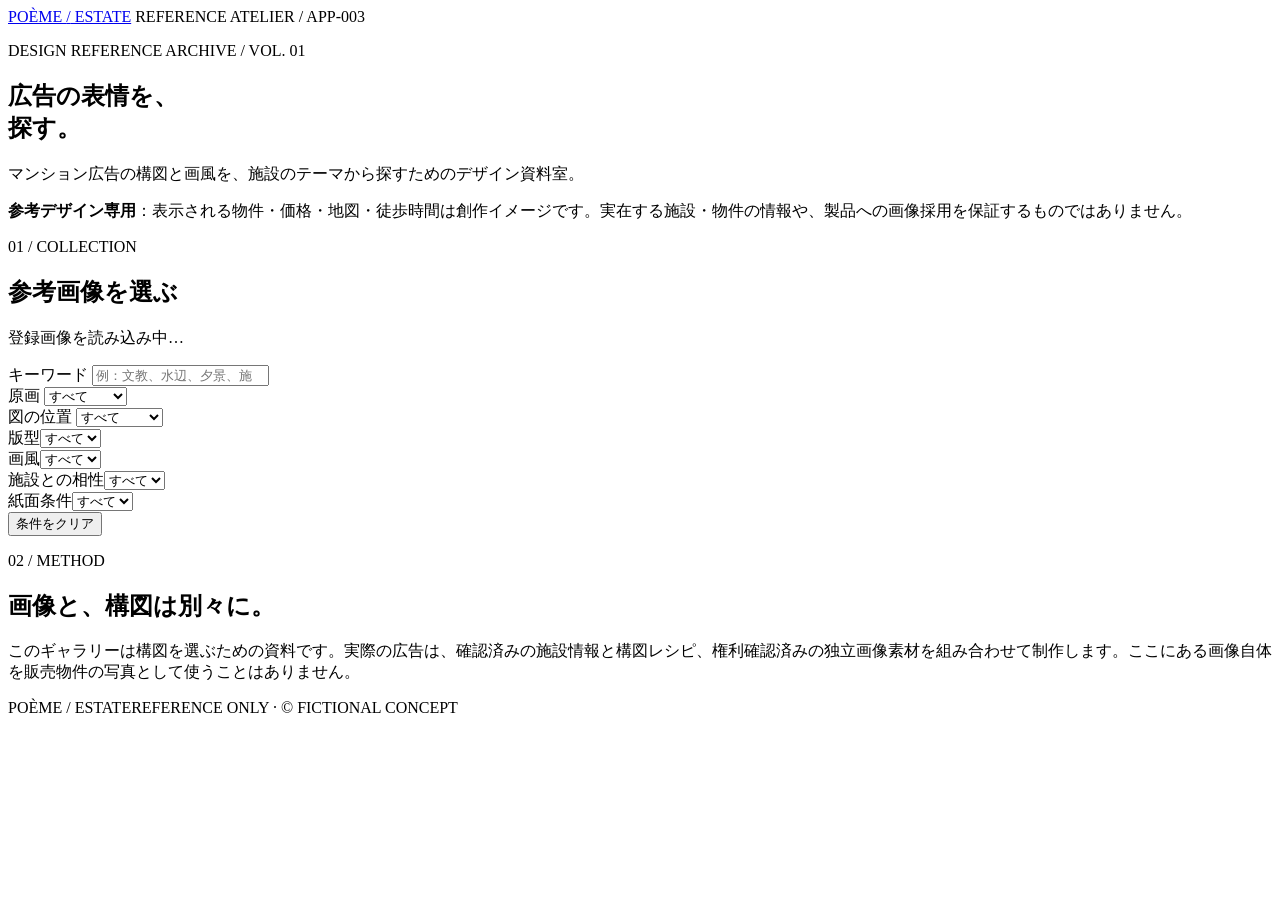
==== tools/reference-gallery/index.html @ 9766a900 "feat(ref-gallery): accessible mobile-first static reference browser shell" ====
<!doctype html>
<html lang="ja">
<head>
  <meta charset="utf-8">
  <meta name="viewport" content="width=device-width, initial-scale=1, viewport-fit=cover">
  <meta name="color-scheme" content="light">
  <meta name="description" content="POÈME / ESTATE 参考広告デザインの検索・比較用ギャラリー。実在の物件広告ではありません。">
  <title>REFERENCE ATELIER | POÈME / ESTATE</title>
  <link rel="stylesheet" href="./gallery.css">
  <script defer src="../../src/reference-gallery/gallery-model.js"></script>
  <script defer src="./gallery.js"></script>
</head>
<body>
  <div class="app-shell">
    <header class="masthead">
      <a class="wordmark" href="../../index.html" aria-label="POÈME / ESTATE アプリへ">POÈME <span>/</span> ESTATE</a>
      <span class="masthead-meta">REFERENCE ATELIER <span aria-hidden="true">/</span> APP-003</span>
    </header>
    <main id="main" class="main-content">
      <section class="intro" aria-labelledby="page-title">
        <p class="eyebrow">DESIGN REFERENCE ARCHIVE / VOL. 01</p>
        <h1 id="page-title">広告の表情を、<br>探す。</h1>
        <p class="intro-copy">マンション広告の構図と画風を、施設のテーマから探すためのデザイン資料室。</p>
        <p class="notice"><strong>参考デザイン専用</strong>：表示される物件・価格・地図・徒歩時間は創作イメージです。実在する施設・物件の情報や、製品への画像採用を保証するものではありません。</p>
      </section>
      <section class="browser" aria-labelledby="filter-title">
        <div class="browser-head">
          <div>
            <p class="eyebrow">01 / COLLECTION</p>
            <h2 id="filter-title">参考画像を選ぶ</h2>
          </div>
          <p class="result-count" id="result-count" role="status" aria-live="polite">登録画像を読み込み中…</p>
        </div>
        <div class="filters" id="filters">
          <div class="field field-search">
            <label for="search">キーワード</label>
            <input id="search" type="search" placeholder="例：文教、水辺、夕景、施設0件" autocomplete="off" spellcheck="false" enterkeyhint="search">
          </div>
          <div class="field">
            <label for="ref">原画</label>
            <select id="ref"><option value="">すべて</option><option value="REF-0001">REF-0001</option><option value="REF-0002">REF-0002</option></select>
          </div>
          <div class="field">
            <label for="category">図の位置</label>
            <select id="category"><option value="">すべて</option><option value="overview">全体図</option><option value="top">上段3版型</option><option value="lower">下段・派生</option></select>
          </div>
          <div class="field">
            <label for="template">版型</label><select id="template"><option value="">すべて</option></select>
          </div>
          <div class="field">
            <label for="art">画風</label><select id="art"><option value="">すべて</option></select>
          </div>
          <div class="field">
            <label for="fit">施設との相性</label><select id="fit"><option value="">すべて</option></select>
          </div>
          <div class="field">
            <label for="case">紙面条件</label><select id="case"><option value="">すべて</option></select>
          </div>
          <button class="reset-btn" type="button" id="reset">条件をクリア</button>
        </div>
        <div id="error" class="error" role="alert" hidden></div>
        <div id="empty" class="empty" hidden><p>条件に一致する参考画像がありません。</p><button class="secondary-btn" type="button" id="empty-reset">絞り込みを解除</button></div>
        <div class="gallery-grid" id="gallery" aria-label="参考デザイン画像の一覧" aria-busy="true"></div>
      </section>
      <section class="method" aria-labelledby="method-title">
        <p class="eyebrow">02 / METHOD</p>
        <h2 id="method-title">画像と、構図は別々に。</h2>
        <p>このギャラリーは構図を選ぶための資料です。実際の広告は、確認済みの施設情報と構図レシピ、権利確認済みの独立画像素材を組み合わせて制作します。ここにある画像自体を販売物件の写真として使うことはありません。</p>
      </section>
    </main>
    <footer class="footer"><span>POÈME / ESTATE</span><span>REFERENCE ONLY · © FICTIONAL CONCEPT</span></footer>
  </div>
  <dialog id="viewer" class="viewer" aria-labelledby="viewer-title">
    <div class="viewer-frame">
      <header class="viewer-head">
        <p class="eyebrow">REFERENCE ONLY / DETAIL</p>
        <button type="button" class="close-btn" id="close-viewer" aria-label="拡大表示を閉じる">閉じる <span aria-hidden="true">×</span></button>
      </header>
      <div class="viewer-scroll">
        <div class="viewer-media" id="viewer-media"></div>
        <div class="viewer-details">
          <div>
            <h2 id="viewer-title"></h2>
            <p id="viewer-dimensions" class="meta"></p>
            <div id="viewer-tags" class="chips" aria-label="この画像のタグ"></div>
            <p class="viewer-warning">構図の参考画像です。画像内の数値・地図・説明は事実として使用できません。</p>
          </div>
          <div class="viewer-actions">
            <a id="viewer-doc" class="secondary-link" href="#" target="_blank" rel="noopener noreferrer">作図解説をGitHubで読む <span aria-hidden="true">↗</span></a>
            <button class="secondary-btn" id="viewer-previous" type="button">← 前の画像</button>
            <button class="secondary-btn" id="viewer-next" type="button">次の画像 →</button>
          </div>
        </div>
      </div>
    </div>
  </dialog>
</body>
</html>
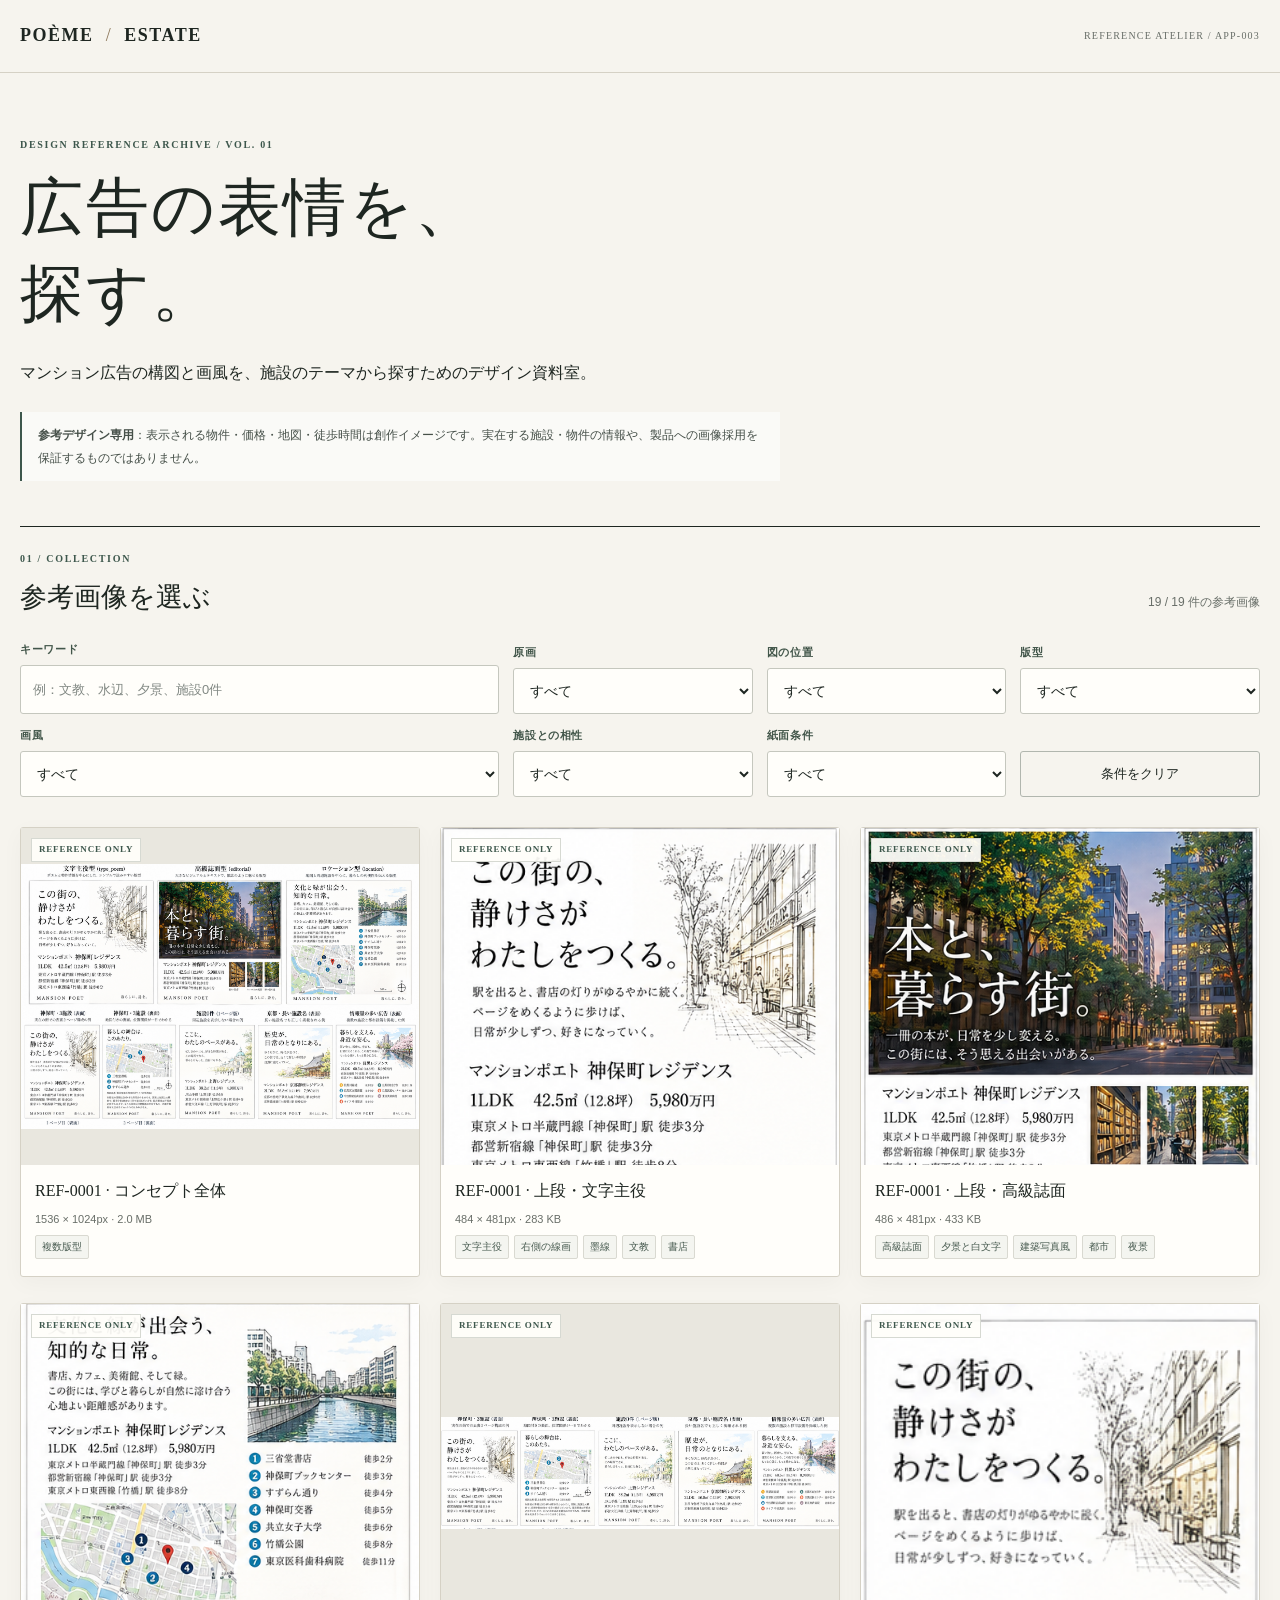
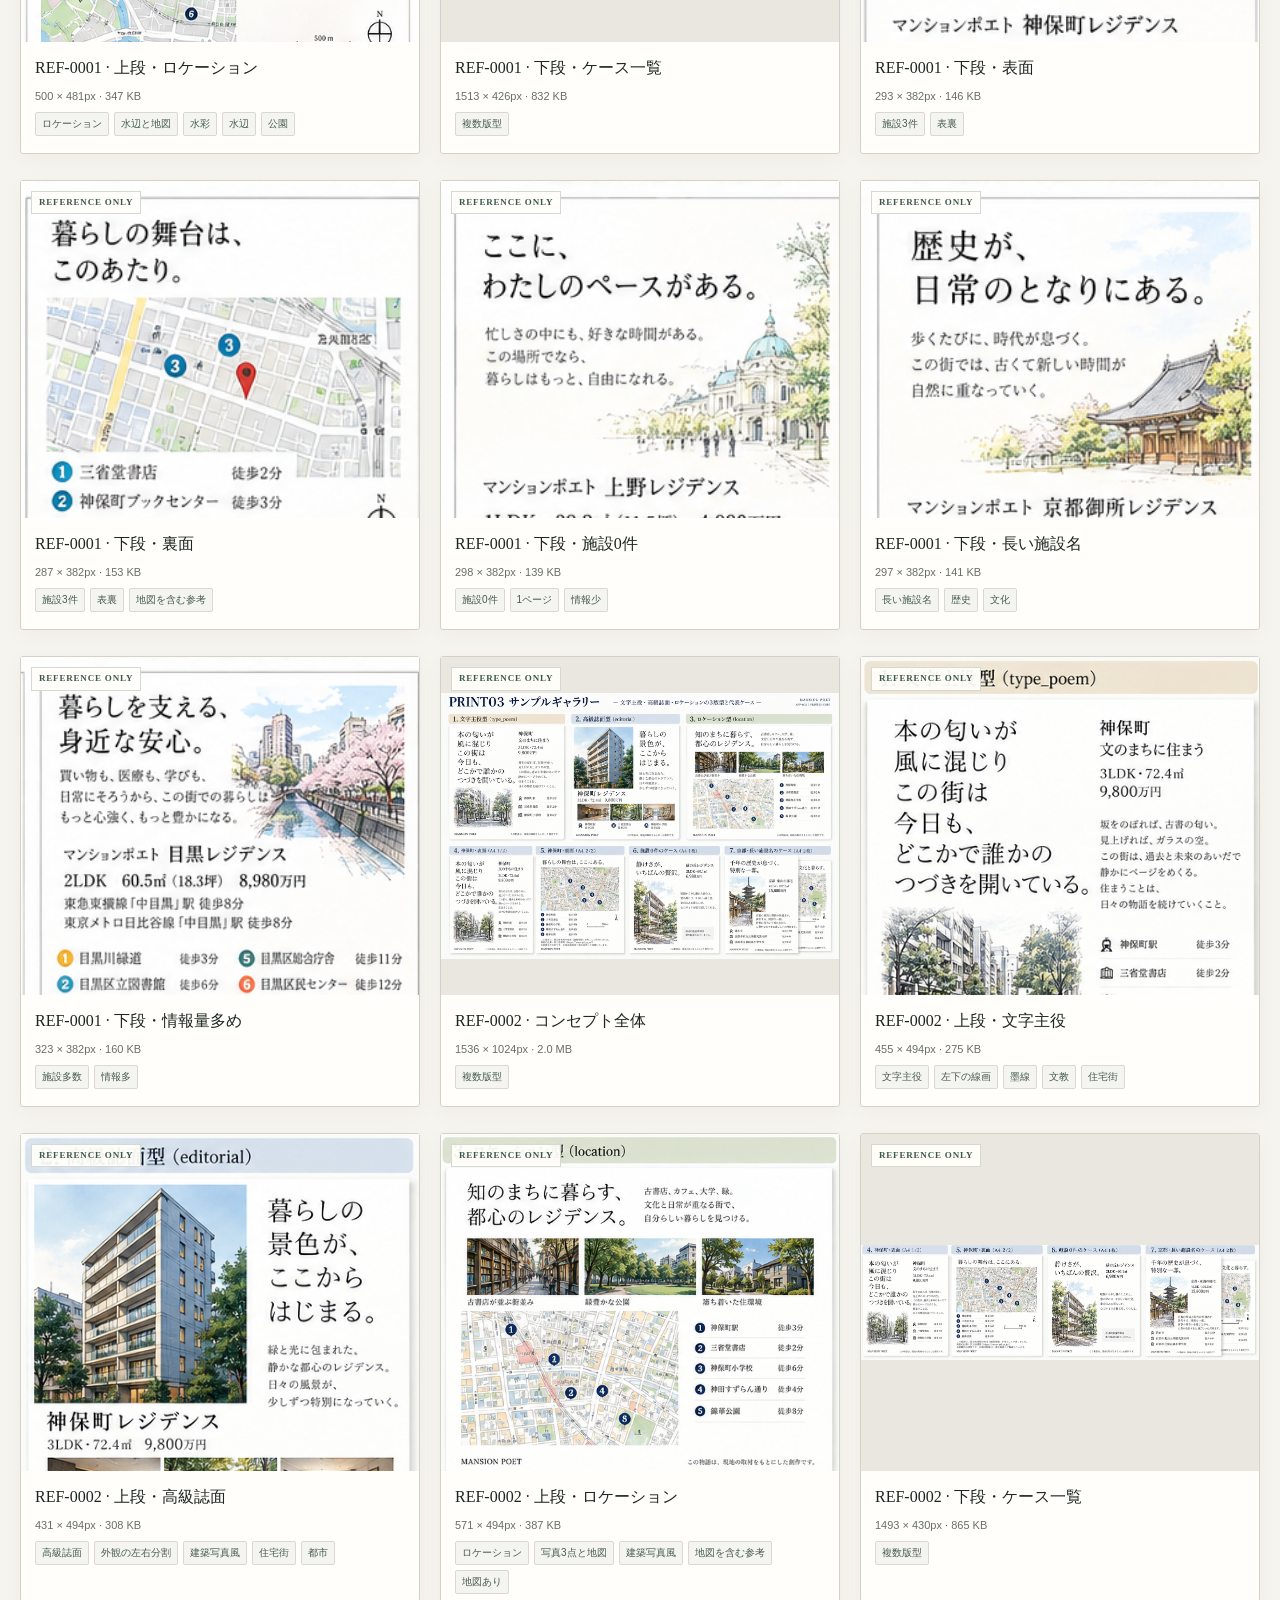
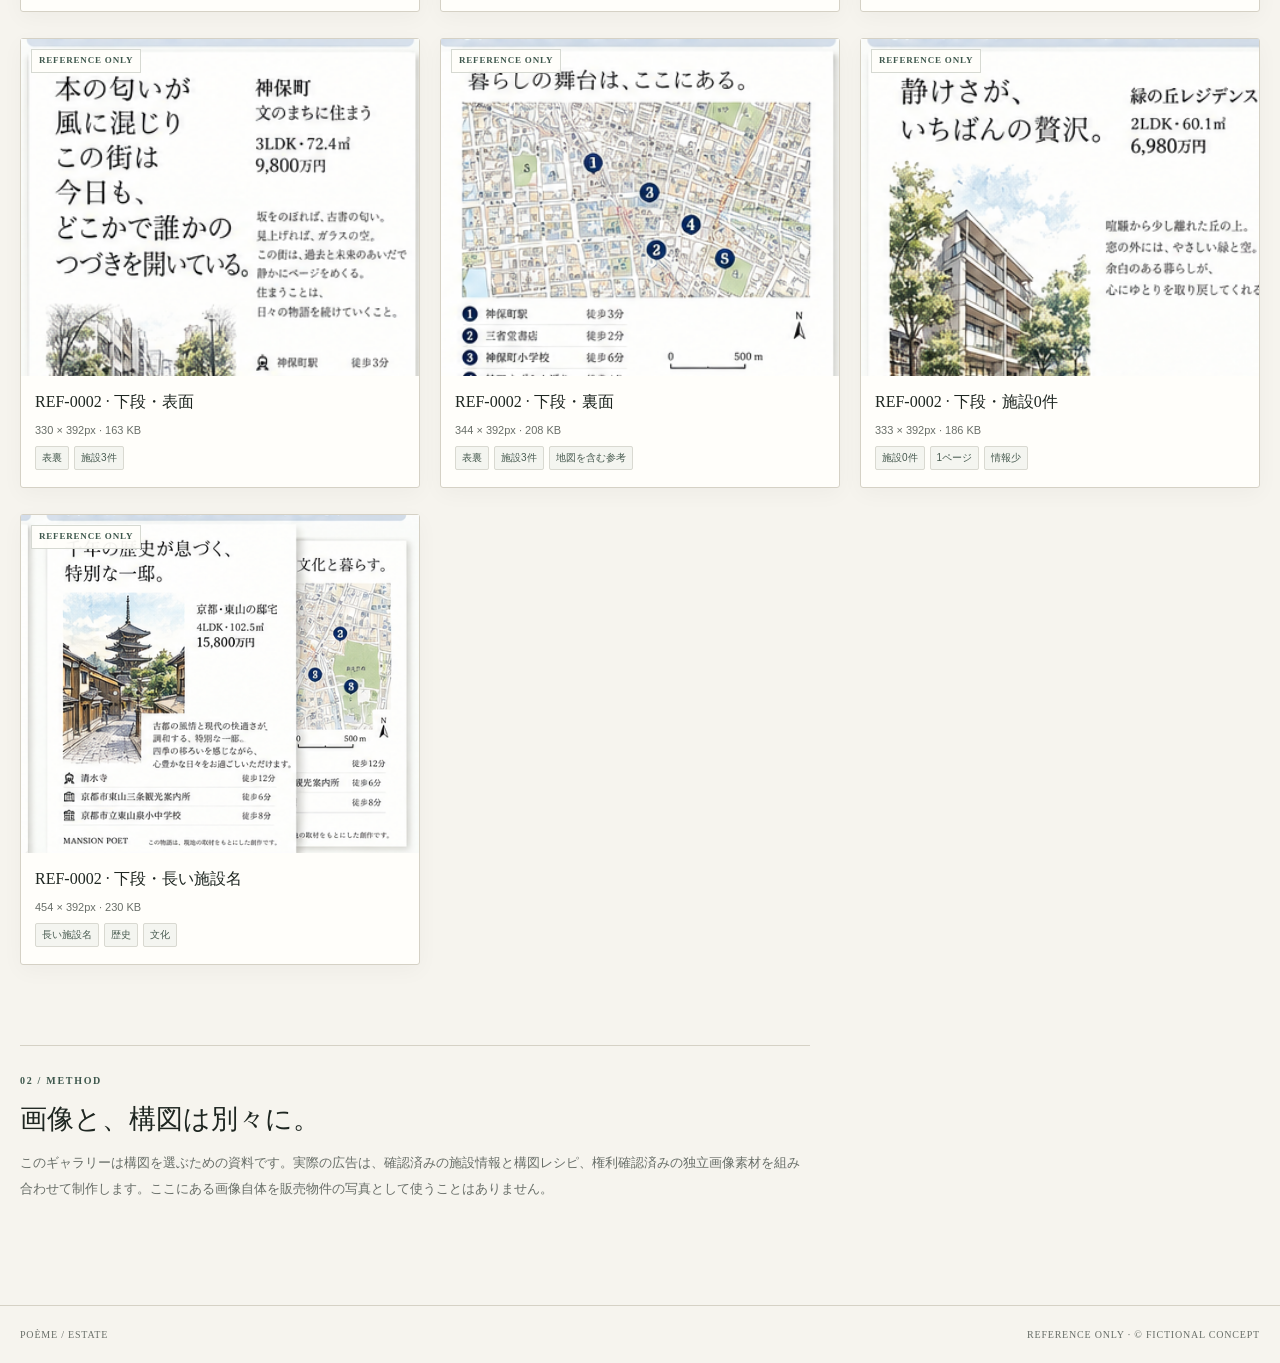
==== commit b30eb7de: "fix(ref-gallery): keep masthead link inside standalone mobile preview" ====
--- a/tools/reference-gallery/index.html
+++ b/tools/reference-gallery/index.html
@@ -13,7 +13,7 @@
 <body>
   <div class="app-shell">
     <header class="masthead">
-      <a class="wordmark" href="../../index.html" aria-label="POÈME / ESTATE アプリへ">POÈME <span>/</span> ESTATE</a>
+      <a class="wordmark" href="#main" aria-label="参考画像一覧の先頭へ">POÈME <span>/</span> ESTATE</a>
       <span class="masthead-meta">REFERENCE ATELIER <span aria-hidden="true">/</span> APP-003</span>
     </header>
     <main id="main" class="main-content">
--- a/tools/reference-gallery/gallery.css
+++ b/tools/reference-gallery/gallery.css
@@ -0,0 +1,111 @@
+/* POÈME / ESTATE | REFERENCE ATELIER
+ * Mobile-first, paper-toned, no dependencies or runtime font downloads.
+ * Reference-only illustrations: do not use as factual advertising.
+ */
+:root {
+ color-scheme:light;
+ --paper:#f6f4ee;--white:#fffefa;--ink:#1e2621;--muted:#686e68;
+ --line:#d5d1c5;--soft:#e9e6dd;--sage:#3d574c;--gold:#8b7659;
+ --serif:"Yu Mincho","Hiragino Mincho ProN","Noto Serif JP",serif;
+ --sans:"Hiragino Kaku Gothic ProN","Yu Gothic","Noto Sans JP",sans-serif;
+}
+*{box-sizing:border-box}
+html{scroll-behavior:smooth}
+body{margin:0;background:var(--paper);color:var(--ink);font-family:var(--sans);-webkit-text-size-adjust:100%;line-height:1.65}
+button,input,select{font:inherit}
+button{cursor:pointer}
+a{color:inherit}
+:focus-visible{outline:3px solid #466e89;outline-offset:3px}
+[hidden]{display:none!important}
+.app-shell{width:100%;min-height:100vh;overflow-x:clip}
+.masthead,.footer{max-width:1456px;margin:auto;display:flex;align-items:center;justify-content:space-between;gap:16px;padding:21px max(20px,env(safe-area-inset-right,0px)) 21px max(20px,env(safe-area-inset-left,0px))}
+.masthead{border-bottom:1px solid var(--line)}
+.wordmark{text-decoration:none;font-family:Georgia,"Times New Roman",serif;font-size:18px;letter-spacing:.085em;font-weight:600;white-space:nowrap}
+.wordmark span{font-weight:400;color:var(--gold);margin:0 6px}
+.masthead-meta{font:500 10px/1.4 Georgia,serif;letter-spacing:.12em;color:var(--muted);text-align:right}
+.main-content{max-width:1280px;margin:0 auto;padding:0 20px 90px}
+.intro{padding:65px 0 45px;max-width:900px}
+.eyebrow{font:600 10px/1.4 Georgia,serif;color:var(--sage);letter-spacing:.17em;margin:0 0 13px;text-transform:uppercase}
+.intro h1{font:400 clamp(32px,6vw,63px)/1.37 var(--serif);letter-spacing:.04em;margin:0 0 20px}
+.intro-copy{font:400 clamp(14px,2.3vw,16px)/1.95 var(--serif);margin:0 0 24px}
+.notice{border-left:2px solid var(--sage);padding:12px 16px;background:rgba(255,255,255,.54);color:#465049;font-size:12px;max-width:760px;margin:0;line-height:1.85}
+.notice strong{font-weight:700}
+.browser{border-top:1px solid var(--ink);padding-top:25px}
+.browser-head{display:flex;align-items:end;justify-content:space-between;gap:12px;flex-wrap:wrap}
+.browser-head h2,.method h2{font:400 27px/1.35 var(--serif);margin:0}
+.result-count{color:var(--muted);font-size:12px;margin:0 0 2px;font-variant-numeric:tabular-nums}
+.filters{display:grid;grid-template-columns:2fr repeat(3,minmax(0,1fr));gap:12px 14px;margin:25px 0 30px;align-items:end}
+.field{display:flex;flex-direction:column;min-width:0;gap:7px}
+.field label{font-size:11px;color:#42564a;font-weight:600;letter-spacing:.06em}
+.field input,.field select{display:block;width:100%;min-height:46px;border:1px solid #c5c7be;background:var(--white);border-radius:3px;padding:10px 12px;color:var(--ink);font-size:16px;outline-offset:2px}
+.field select{font-size:14px}
+.field input::placeholder{color:#818883;opacity:1;font-size:13px}
+.reset-btn,.secondary-btn{min-height:46px;border:1px solid #b1b6ae;border-radius:3px;background:transparent;color:var(--ink);padding:9px 15px;font-size:13px}
+.reset-btn:hover,.secondary-btn:hover{background:#ebeee8}
+.error{padding:20px;border:1px solid #aa684e;background:#fff5ef;font-size:13px;margin:10px 0}
+.gallery-grid{display:grid;grid-template-columns:repeat(3,minmax(0,1fr));gap:26px 20px}
+.reference-card{display:flex;flex-direction:column;text-align:left;min-width:0;border:1px solid var(--line);padding:0;border-radius:3px;color:inherit;background:var(--white);box-shadow:0 6px 22px rgba(28,29,25,.035);transition:transform .2s ease,border-color .2s ease,box-shadow .2s ease}
+.reference-card:hover{border-color:#8b9388;box-shadow:0 8px 30px rgba(28,29,25,.07);transform:translateY(-2px)}
+.card-image{position:relative;background:#e9e7df;display:grid;place-items:center;overflow:hidden;min-height:130px;width:100%;aspect-ratio:1.18}
+.thumbnail{height:100%;width:100%;max-width:100%;max-height:100%;object-fit:contain;display:block}
+.stamp{position:absolute;left:10px;top:10px;padding:5px 7px;background:rgba(255,254,250,.94);font:600 9px/1.3 Georgia,serif;letter-spacing:.09em;color:var(--sage);border:1px solid #d6d9d2}
+.card-body{padding:14px 14px 17px;display:grid;gap:7px}
+.card-title{font:500 16px/1.5 var(--serif);margin:0;overflow-wrap:anywhere}
+.card-meta{color:var(--muted);font-size:11px;margin:0;font-variant-numeric:tabular-nums}
+.chips{display:flex;flex-wrap:wrap;gap:5px;align-items:flex-start}
+.chip{border:1px solid #d9d9d1;border-radius:2px;color:#485b50;background:#f4f5f0;font-size:10px;line-height:1.4;padding:4px 6px;word-break:break-word}
+.image-failed{color:#8b4332;font-size:12px;text-align:center;padding:20px}
+.empty{padding:50px 20px;text-align:center;border:1px solid var(--line);background:var(--white);margin-bottom:12px}
+.empty p{margin:0 0 14px;font-family:var(--serif)}
+.method{margin-top:80px;border-top:1px solid var(--line);padding-top:28px;max-width:790px}
+.method p:last-child{font-size:13px;line-height:2;color:var(--muted)}
+.footer{border-top:1px solid var(--line);color:var(--muted);font:500 10px/1.5 Georgia,serif;letter-spacing:.08em}
+.viewer{position:fixed;inset:0;margin:auto;max-height:min(93dvh,1150px);max-width:min(97vw,1180px);width:100%;background:var(--white);border:1px solid #aeb2a6;border-radius:3px;padding:0;box-shadow:0 15px 60px #141b1b60;color:var(--ink)}
+.viewer::backdrop{background:rgba(15,26,22,.76);backdrop-filter:blur(2px)}
+.viewer-frame{display:flex;flex-direction:column;max-height:min(93dvh,1150px);height:100%}
+.viewer-head{display:flex;align-items:center;justify-content:space-between;padding:11px 20px;border-bottom:1px solid var(--line);min-height:59px}
+.viewer-head .eyebrow{margin:0}
+.close-btn{background:transparent;border:1px solid #b8bfb7;min-height:44px;padding:7px 12px;display:flex;gap:15px;align-items:center}
+.close-btn span{font-size:20px}
+.viewer-scroll{overflow-y:auto;overscroll-behavior:contain;flex:1}
+.viewer-media{display:grid;place-items:center;background:#eeede8;min-height:180px;padding:16px}
+.viewer-image{display:block;max-width:100%;max-height:65dvh;width:auto;height:auto;object-fit:contain}
+.viewer-details{padding:22px 24px 32px;display:flex;align-items:flex-start;justify-content:space-between;gap:25px}
+.viewer-details h2{font:400 23px/1.5 var(--serif);margin:0 0 7px;overflow-wrap:anywhere}
+.meta{font-size:12px;color:var(--muted);margin:0 0 13px}
+.viewer-warning{margin:17px 0 0;padding:12px 14px;border-left:2px solid var(--sage);background:var(--paper);font-size:12px;line-height:1.85}
+.viewer-actions{display:flex;justify-content:flex-end;align-items:center;flex-wrap:wrap;gap:8px;min-width:min(360px,100%)}
+.secondary-link{display:flex;min-height:44px;align-items:center;text-align:center;justify-content:center;gap:10px;font-size:12px;padding:8px 10px;border:1px solid var(--sage);background:#f6f8f3;text-decoration:none;width:100%}
+.viewer-actions button{flex:1}
+.viewer-actions button:disabled{opacity:.38;cursor:not-allowed}
+.dialog-fallback{z-index:1000}
+@media(max-width:950px){.filters{grid-template-columns:repeat(3,minmax(0,1fr))}.field-search{grid-column:span 3}.gallery-grid{grid-template-columns:repeat(2,minmax(0,1fr))}}
+@media(max-width:600px){
+ .masthead,.footer{padding-left:max(18px,env(safe-area-inset-left,0px));padding-right:max(18px,env(safe-area-inset-right,0px))}
+ .masthead-meta{font-size:9px;max-width:140px}
+ .wordmark{font-size:15px;letter-spacing:.04em}
+ .main-content{padding:0 16px 70px}
+ .intro{padding:40px 0 30px}
+ .intro h1{font-size:37px;line-height:1.38}
+ .filters{grid-template-columns:repeat(2,minmax(0,1fr));gap:10px}
+ .field-search{grid-column:span 2}
+ .field{min-width:0}.field label{font-size:11px}
+ .field input,.field select{min-height:46px}
+ .reset-btn{grid-column:span 2}
+ .gallery-grid{gap:13px;grid-template-columns:repeat(2,minmax(0,1fr))}
+ .card-image{min-height:90px;aspect-ratio:.86}
+ .card-body{padding:11px 10px 13px;gap:6px}
+ .card-title{font-size:14px}
+ .chip{font-size:9px}
+ .stamp{font-size:8px;left:6px;top:6px}
+ .viewer{max-width:100%;width:100%;height:100dvh;max-height:100dvh;inset:0;border:0;border-radius:0}
+ .viewer-frame{max-height:100dvh}
+ .viewer-head{padding:11px 15px;padding-top:max(11px,env(safe-area-inset-top,0px))}
+ .viewer-details{flex-direction:column;gap:18px;padding:16px 15px max(24px,env(safe-area-inset-bottom,0px))}
+ .viewer-media{padding:8px}
+ .viewer-image{max-height:56dvh}
+ .viewer-actions{width:100%}
+ .footer{flex-wrap:wrap}
+}
+@media(max-width:355px){.gallery-grid{grid-template-columns:1fr}.card-image{aspect-ratio:1.34}.filters{grid-template-columns:1fr}.field-search,.reset-btn{grid-column:span 1}}
+@media(prefers-reduced-motion:reduce){*{scroll-behavior:auto!important;transition:none!important;animation:none!important}}
